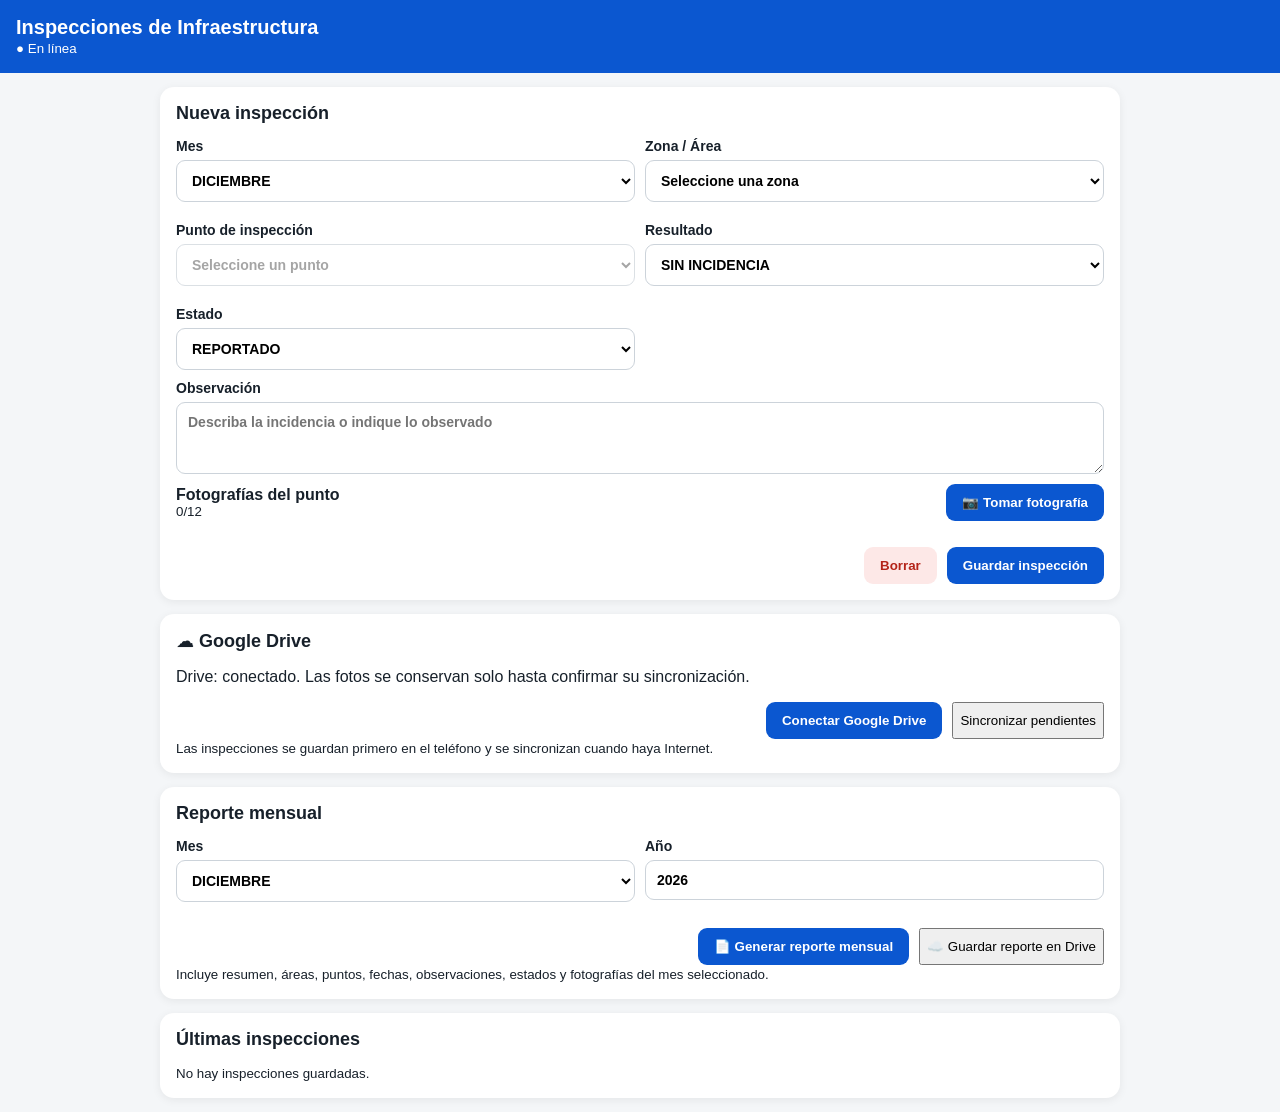
==== index.html @ a510680d "Actualizar recursos y mostrar archivo exacto en errores JavaScript" ====
<!doctype html><html lang="es"><head><meta charset="utf-8"><meta name="viewport" content="width=device-width,initial-scale=1,viewport-fit=cover"><meta name="theme-color" content="#0b57d0"><link rel="manifest" href="manifest.json?v=41"><link rel="stylesheet" href="styles.css?v=41"><title>Inspecciones de Infraestructura</title></head><body><header><div><h1>Inspecciones de Infraestructura</h1><small id="net">Iniciando…</small></div></header><main>
<section class="card"><h2>Nueva inspección</h2><div class="grid"><label>Mes<select id="month"></select></label><label>Zona / Área<select id="zone"></select></label><label>Punto de inspección<select id="point" disabled></select></label><label>Resultado<select id="result"><option>SIN INCIDENCIA</option><option>CON INCIDENCIA</option></select></label><label>Estado<select id="status"><option>REPORTADO</option><option>PENDIENTE</option></select></label></div><label>Observación<textarea id="obs" rows="3" placeholder="Describa la incidencia o indique lo observado"></textarea></label><div class="photoBar"><div><b>Fotografías del punto</b><small id="photoCount">0/12</small></div><button id="camera" class="primary">📷 Tomar fotografía</button></div><input id="cameraInput" type="file" accept="image/*" capture="environment" hidden><div id="photos" class="photos"></div><div class="actions"><button id="clear" class="danger">Borrar</button><button id="save" class="primary">Guardar inspección</button></div></section>
<section class="card"><h2>☁️ Google Drive</h2><p id="driveStatus">Drive: no configurado. La aplicación seguirá funcionando sin conexión.</p><div class="actions"><button id="connectDrive" class="primary">Conectar Google Drive</button><button id="syncNow">Sincronizar pendientes</button></div><small>Las inspecciones se guardan primero en el teléfono y se sincronizan cuando haya Internet.</small></section>
<section class="card"><h2>Reporte mensual</h2><div class="grid"><label>Mes<select id="reportMonth"></select></label><label>Año<input id="reportYear" type="number"></label></div><div class="actions"><button id="report" class="primary">📄 Generar reporte mensual</button><button id="saveReportDrive">☁️ Guardar reporte en Drive</button></div><small>Incluye resumen, áreas, puntos, fechas, observaciones, estados y fotografías del mes seleccionado.</small></section>
<section class="card"><h2>Últimas inspecciones</h2><div id="records"></div></section></main><script>setTimeout(()=>{const n=document.getElementById("net");if(n&&n.textContent==="Iniciando…")n.textContent="El código no inició; recargue esta página";},5000);</script><script>window.addEventListener("error",function(e){var n=document.getElementById("net");if(n)n.textContent="Error de código: "+(e.message||"sintaxis")+" archivo "+((e.filename||"").split("/").pop()||"desconocido")+" línea "+(e.lineno||"?");});</script><script src="app.js?v=41" onerror="document.getElementById(&quot;net&quot;).textContent=&quot;No se pudo cargar app.js&quot;"></script><script src="report-drive.js?v=41"></script></body></html>
---- styles.css ----
*{box-sizing:border-box}body{margin:0;background:#f4f6f8;color:#17202a;font-family:Arial,system-ui,sans-serif}header{background:#0b57d0;color:#fff;padding:16px;position:sticky;top:0;z-index:5}h1{margin:0;font-size:20px}.card{background:#fff;max-width:960px;margin:14px auto;padding:16px;border-radius:14px;box-shadow:0 2px 10px #0001}h2{margin:0 0 14px;font-size:18px}.grid{display:grid;grid-template-columns:1fr 1fr;gap:10px}label{display:flex;flex-direction:column;gap:6px;font-weight:700;font-size:14px;margin-bottom:10px}select,input,textarea{font:inherit;padding:11px;border:1px solid #ccd3da;border-radius:9px;background:#fff}textarea{resize:vertical}.photoBar{display:flex;justify-content:space-between;align-items:center;gap:10px;margin:10px 0}.photoBar small{display:block}.photos{display:grid;grid-template-columns:repeat(4,1fr);gap:8px}.photo{position:relative}.photo img{width:100%;aspect-ratio:1;object-fit:cover;border-radius:8px;border:1px solid #ddd}.photo button{position:absolute;right:5px;top:5px;border:0;border-radius:50%;background:#b42318;color:#fff;width:30px;height:30px;font-size:18px}.actions{display:flex;justify-content:flex-end;gap:10px;margin-top:16px}.primary,.danger{border:0;border-radius:9px;padding:11px 16px;font-weight:700;cursor:pointer}.primary{background:#0b57d0;color:#fff}.danger{background:#fde8e7;color:#b42318}.full{width:100%;margin-bottom:8px}.record{border:1px solid #e0e4e8;border-radius:9px;padding:10px;margin:8px 0}.thumb{width:55px;height:55px;object-fit:cover;border-radius:5px;margin:3px}@media(max-width:650px){.grid{grid-template-columns:1fr}.photos{grid-template-columns:repeat(3,1fr)}.photoBar,.actions{align-items:stretch;flex-direction:column}.actions button{width:100%}}
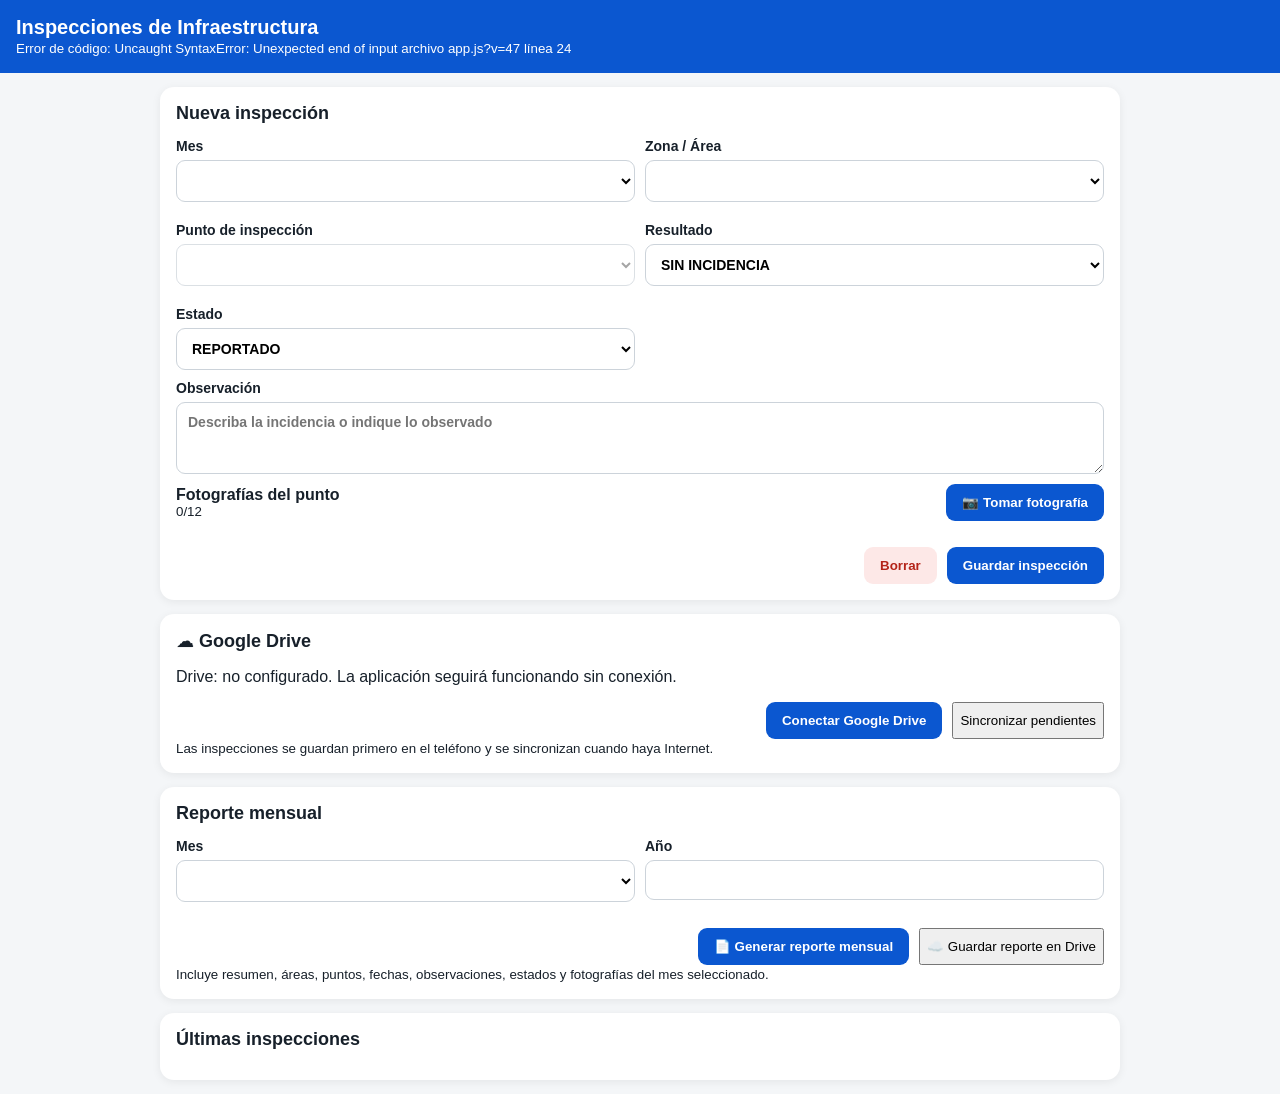
==== commit 0f85d2e7: "Actualizar versión de recursos a v47" ====
--- a/index.html
+++ b/index.html
@@ -2,4 +2,4 @@
 <section class="card"><h2>Nueva inspección</h2><div class="grid"><label>Mes<select id="month"></select></label><label>Zona / Área<select id="zone"></select></label><label>Punto de inspección<select id="point" disabled></select></label><label>Resultado<select id="result"><option>SIN INCIDENCIA</option><option>CON INCIDENCIA</option></select></label><label>Estado<select id="status"><option>REPORTADO</option><option>PENDIENTE</option></select></label></div><label>Observación<textarea id="obs" rows="3" placeholder="Describa la incidencia o indique lo observado"></textarea></label><div class="photoBar"><div><b>Fotografías del punto</b><small id="photoCount">0/12</small></div><button id="camera" class="primary">📷 Tomar fotografía</button></div><input id="cameraInput" type="file" accept="image/*" capture="environment" hidden><div id="photos" class="photos"></div><div class="actions"><button id="clear" class="danger">Borrar</button><button id="save" class="primary">Guardar inspección</button></div></section>
 <section class="card"><h2>☁️ Google Drive</h2><p id="driveStatus">Drive: no configurado. La aplicación seguirá funcionando sin conexión.</p><div class="actions"><button id="connectDrive" class="primary">Conectar Google Drive</button><button id="syncNow">Sincronizar pendientes</button></div><small>Las inspecciones se guardan primero en el teléfono y se sincronizan cuando haya Internet.</small></section>
 <section class="card"><h2>Reporte mensual</h2><div class="grid"><label>Mes<select id="reportMonth"></select></label><label>Año<input id="reportYear" type="number"></label></div><div class="actions"><button id="report" class="primary">📄 Generar reporte mensual</button><button id="saveReportDrive">☁️ Guardar reporte en Drive</button></div><small>Incluye resumen, áreas, puntos, fechas, observaciones, estados y fotografías del mes seleccionado.</small></section>
-<section class="card"><h2>Últimas inspecciones</h2><div id="records"></div></section></main><script>setTimeout(()=>{const n=document.getElementById("net");if(n&&n.textContent==="Iniciando…")n.textContent="El código no inició; recargue esta página";},5000);</script><script>window.addEventListener("error",function(e){var n=document.getElementById("net");if(n)n.textContent="Error de código: "+(e.message||"sintaxis")+" archivo "+((e.filename||"").split("/").pop()||"desconocido")+" línea "+(e.lineno||"?");});</script><script src="app.js?v=41" onerror="document.getElementById(&quot;net&quot;).textContent=&quot;No se pudo cargar app.js&quot;"></script><script src="report-drive.js?v=41"></script></body></html>+<section class="card"><h2>Últimas inspecciones</h2><div id="records"></div></section></main><script>setTimeout(()=>{const n=document.getElementById("net");if(n&&n.textContent==="Iniciando…")n.textContent="El código no inició; recargue esta página";},5000);</script><script>window.addEventListener("error",function(e){var n=document.getElementById("net");if(n)n.textContent="Error de código: "+(e.message||"sintaxis")+" archivo "+((e.filename||"").split("/").pop()||"desconocido")+" línea "+(e.lineno||"?");});</script><script src="app.js?v=47" onerror="document.getElementById(&quot;net&quot;).textContent=&quot;No se pudo cargar app.js&quot;"></script><script src="report-drive.js?v=47"></script></body></html>
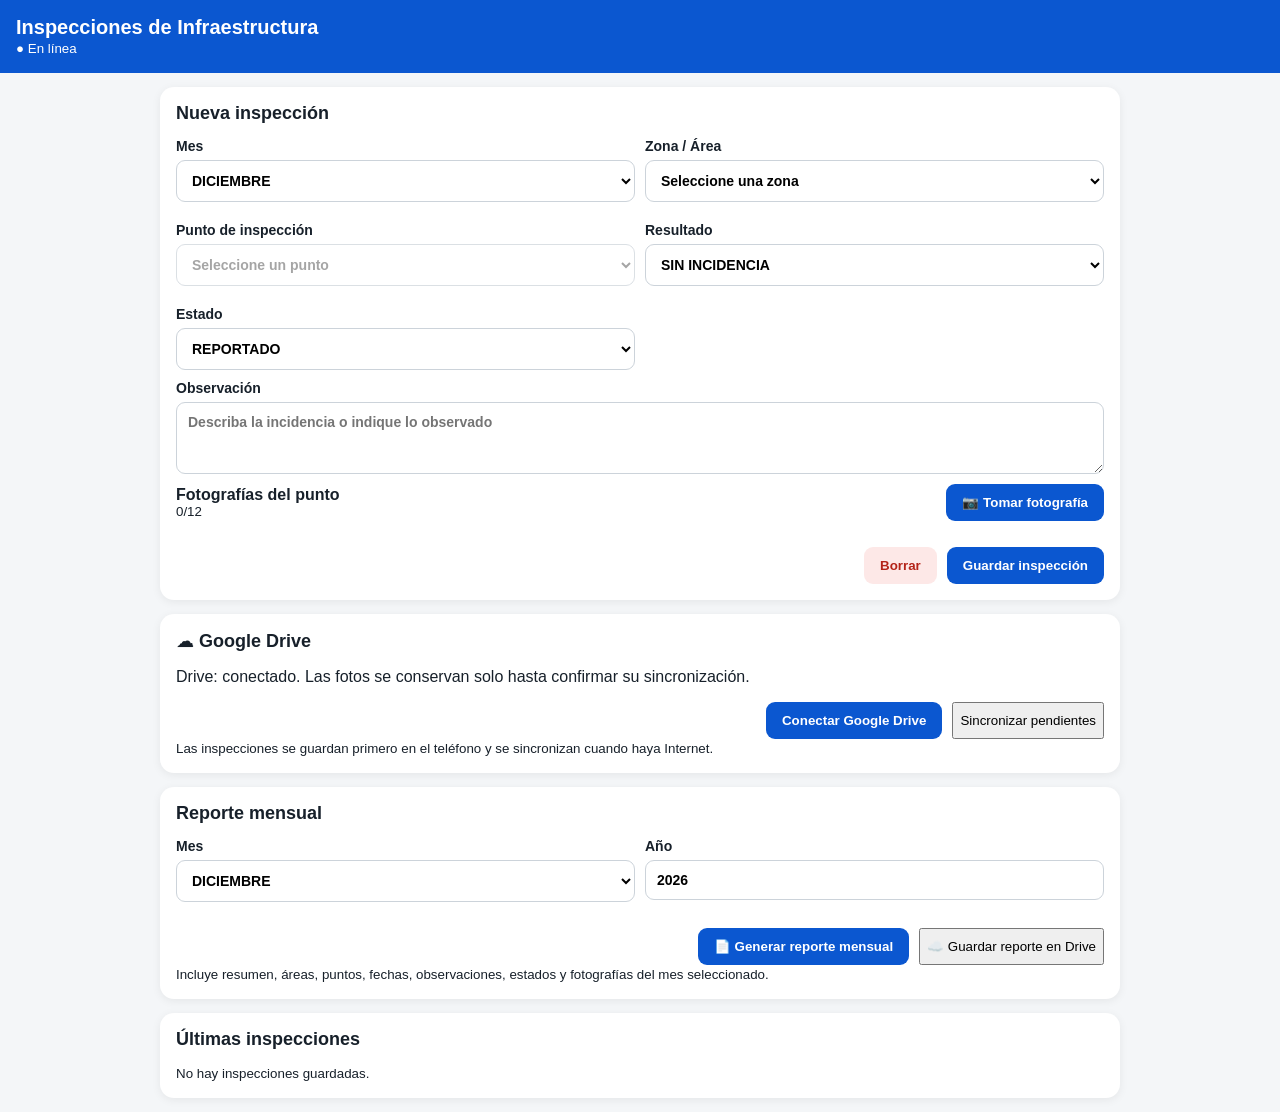
==== commit 86a0e17b: "Actualizar recursos a v48" ====
--- a/index.html
+++ b/index.html
@@ -2,4 +2,4 @@
 <section class="card"><h2>Nueva inspección</h2><div class="grid"><label>Mes<select id="month"></select></label><label>Zona / Área<select id="zone"></select></label><label>Punto de inspección<select id="point" disabled></select></label><label>Resultado<select id="result"><option>SIN INCIDENCIA</option><option>CON INCIDENCIA</option></select></label><label>Estado<select id="status"><option>REPORTADO</option><option>PENDIENTE</option></select></label></div><label>Observación<textarea id="obs" rows="3" placeholder="Describa la incidencia o indique lo observado"></textarea></label><div class="photoBar"><div><b>Fotografías del punto</b><small id="photoCount">0/12</small></div><button id="camera" class="primary">📷 Tomar fotografía</button></div><input id="cameraInput" type="file" accept="image/*" capture="environment" hidden><div id="photos" class="photos"></div><div class="actions"><button id="clear" class="danger">Borrar</button><button id="save" class="primary">Guardar inspección</button></div></section>
 <section class="card"><h2>☁️ Google Drive</h2><p id="driveStatus">Drive: no configurado. La aplicación seguirá funcionando sin conexión.</p><div class="actions"><button id="connectDrive" class="primary">Conectar Google Drive</button><button id="syncNow">Sincronizar pendientes</button></div><small>Las inspecciones se guardan primero en el teléfono y se sincronizan cuando haya Internet.</small></section>
 <section class="card"><h2>Reporte mensual</h2><div class="grid"><label>Mes<select id="reportMonth"></select></label><label>Año<input id="reportYear" type="number"></label></div><div class="actions"><button id="report" class="primary">📄 Generar reporte mensual</button><button id="saveReportDrive">☁️ Guardar reporte en Drive</button></div><small>Incluye resumen, áreas, puntos, fechas, observaciones, estados y fotografías del mes seleccionado.</small></section>
-<section class="card"><h2>Últimas inspecciones</h2><div id="records"></div></section></main><script>setTimeout(()=>{const n=document.getElementById("net");if(n&&n.textContent==="Iniciando…")n.textContent="El código no inició; recargue esta página";},5000);</script><script>window.addEventListener("error",function(e){var n=document.getElementById("net");if(n)n.textContent="Error de código: "+(e.message||"sintaxis")+" archivo "+((e.filename||"").split("/").pop()||"desconocido")+" línea "+(e.lineno||"?");});</script><script src="app.js?v=47" onerror="document.getElementById(&quot;net&quot;).textContent=&quot;No se pudo cargar app.js&quot;"></script><script src="report-drive.js?v=47"></script></body></html>+<section class="card"><h2>Últimas inspecciones</h2><div id="records"></div></section></main><script>setTimeout(()=>{const n=document.getElementById("net");if(n&&n.textContent==="Iniciando…")n.textContent="El código no inició; recargue esta página";},5000);</script><script>window.addEventListener("error",function(e){var n=document.getElementById("net");if(n)n.textContent="Error de código: "+(e.message||"sintaxis")+" archivo "+((e.filename||"").split("/").pop()||"desconocido")+" línea "+(e.lineno||"?");});</script><script src="app.js?v=48" onerror="document.getElementById(&quot;net&quot;).textContent=&quot;No se pudo cargar app.js&quot;"></script><script src="report-drive.js?v=48"></script></body></html>
